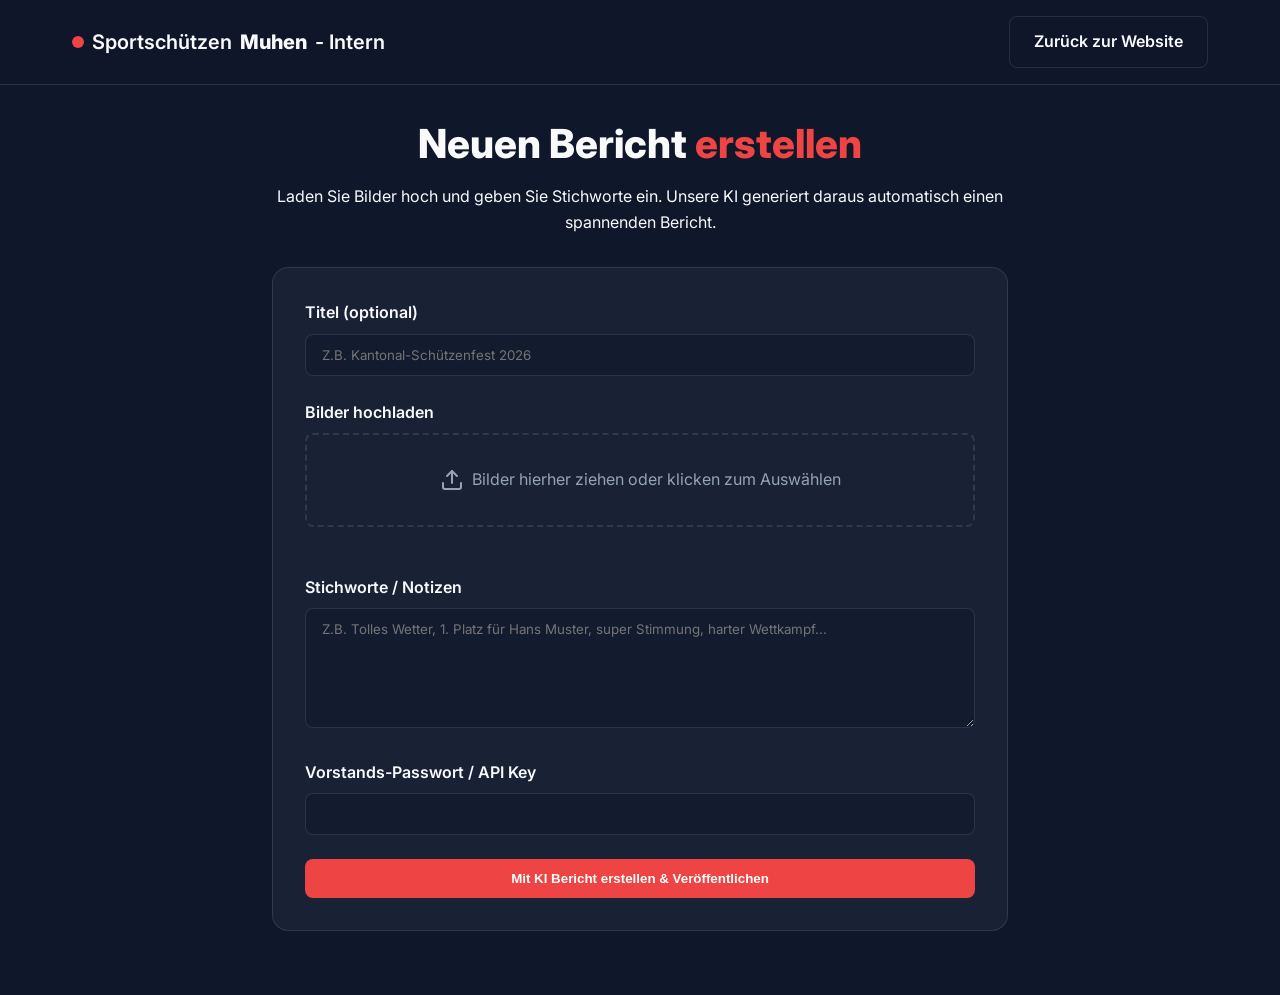
==== admin.html @ c7f6c04c "Add files via upload" ====
<!DOCTYPE html>
<html lang="de">
<head>
    <meta charset="UTF-8">
    <meta name="viewport" content="width=device-width, initial-scale=1.0">
    <title>Vorstand - Sportschützen Muhen</title>
    <meta name="robots" content="noindex, nofollow">
    <link rel="preconnect" href="https://fonts.googleapis.com">
    <link rel="preconnect" href="https://fonts.gstatic.com" crossorigin>
    <link href="https://fonts.googleapis.com/css2?family=Inter:wght@300;400;600;800&display=swap" rel="stylesheet">
    <link rel="stylesheet" href="css/style.css">
    <style>
        .admin-container {
            max-width: 800px;
            margin: 120px auto 4rem;
            padding: 0 2rem;
        }
        .admin-header {
            margin-bottom: 2rem;
            text-align: center;
        }
        #loading-overlay {
            display: none;
            position: fixed;
            top: 0; left: 0; width: 100%; height: 100%;
            background: rgba(15, 23, 42, 0.9);
            z-index: 1000;
            justify-content: center;
            align-items: center;
            flex-direction: column;
        }
        .spinner {
            width: 50px;
            height: 50px;
            border: 5px solid rgba(255,255,255,0.1);
            border-top-color: var(--primary-color);
            border-radius: 50%;
            animation: spin 1s linear infinite;
            margin-bottom: 1rem;
        }
        @keyframes spin { 100% { transform: rotate(360deg); } }
    </style>
</head>
<body>
    <header class="glass-nav">
        <div class="container nav-content">
            <div class="logo">
                <span class="red-dot"></span>
                Sportschützen <span class="text-bold">Muhen</span> - Intern
            </div>
            <a href="index.html" class="btn btn-outline">Zurück zur Website</a>
        </div>
    </header>

    <main class="admin-container">
        <div class="admin-header">
            <h2>Neuen Bericht <span class="text-red">erstellen</span></h2>
            <p>Laden Sie Bilder hoch und geben Sie Stichworte ein. Unsere KI generiert daraus automatisch einen spannenden Bericht.</p>
        </div>

        <div class="glass-card">
            <form id="report-form">
                <div class="form-group">
                    <label for="report-title">Titel (optional)</label>
                    <input type="text" id="report-title" class="form-control" placeholder="Z.B. Kantonal-Schützenfest 2026">
                </div>
                
                <div class="form-group">
                    <label>Bilder hochladen</label>
                    <div class="file-input-wrapper">
                        <input type="file" id="report-images" multiple accept="image/*" required>
                        <div class="file-input-button">
                            <svg width="24" height="24" viewBox="0 0 24 24" fill="none" stroke="currentColor" stroke-width="2" stroke-linecap="round" stroke-linejoin="round"><path d="M21 15v4a2 2 0 0 1-2 2H5a2 2 0 0 1-2-2v-4"></path><polyline points="17 8 12 3 7 8"></polyline><line x1="12" y1="3" x2="12" y2="15"></line></svg>
                            <span>Bilder hierher ziehen oder klicken zum Auswählen</span>
                        </div>
                    </div>
                    <div id="image-preview" class="mt-4 grid-3" style="gap: 1rem;"></div>
                </div>

                <div class="form-group">
                    <label for="report-keywords">Stichworte / Notizen</label>
                    <textarea id="report-keywords" class="form-control" placeholder="Z.B. Tolles Wetter, 1. Platz für Hans Muster, super Stimmung, harter Wettkampf..." required></textarea>
                </div>

                <div class="form-group">
                    <label for="api-key">Vorstands-Passwort / API Key</label>
                    <input type="password" id="api-key" class="form-control" required>
                </div>

                <button type="submit" class="btn btn-primary" style="width: 100%;">Mit KI Bericht erstellen & Veröffentlichen</button>
            </form>
        </div>
    </main>

    <div id="loading-overlay">
        <div class="spinner"></div>
        <h3 id="loading-text">KI analysiert Bilder und schreibt Bericht...</h3>
        <p class="text-muted mt-4">Dies kann einige Sekunden dauern.</p>
    </div>

    <script>
        // Preview images
        document.getElementById('report-images').addEventListener('change', function(e) {
            const preview = document.getElementById('image-preview');
            preview.innerHTML = '';
            
            Array.from(this.files).forEach(file => {
                if (file.type.startsWith('image/')) {
                    const reader = new FileReader();
                    reader.onload = function(e) {
                        const img = document.createElement('img');
                        img.src = e.target.result;
                        img.style.width = '100%';
                        img.style.height = '100px';
                        img.style.objectFit = 'cover';
                        img.style.borderRadius = '0.5rem';
                        preview.appendChild(img);
                    }
                    reader.readAsDataURL(file);
                }
            });
        });

        // Form submit (Placeholder for now)
        document.getElementById('report-form').addEventListener('submit', function(e) {
            e.preventDefault();
            const overlay = document.getElementById('loading-overlay');
            overlay.style.display = 'flex';
            
            // Here we will call the Cloudflare Worker API later
            // For now, simulate loading
            setTimeout(() => {
                document.getElementById('loading-text').innerText = 'Pushe auf GitHub...';
                setTimeout(() => {
                    overlay.style.display = 'none';
                    alert('Bericht wurde erfolgreich erstellt und wird in wenigen Minuten auf der Website sichtbar sein!');
                    this.reset();
                    document.getElementById('image-preview').innerHTML = '';
                }, 2000);
            }, 3000);
        });
    </script>
</body>
</html>
---- css/style.css ----
:root {
    --primary-color: #ef4444; /* red-500 */
    --primary-hover: #dc2626; /* red-600 */
    --bg-dark: #0f172a; /* slate-900 */
    --bg-card: rgba(30, 41, 59, 0.7); /* slate-800 with opacity */
    --text-light: #f8fafc; /* slate-50 */
    --text-muted: #94a3b8; /* slate-400 */
    --glass-border: rgba(255, 255, 255, 0.1);
    --glass-bg: rgba(15, 23, 42, 0.8);
}

* {
    margin: 0;
    padding: 0;
    box-sizing: border-box;
}

body {
    font-family: 'Inter', sans-serif;
    background-color: var(--bg-dark);
    color: var(--text-light);
    line-height: 1.6;
    overflow-x: hidden;
}

a {
    text-decoration: none;
    color: inherit;
}

.container {
    max-width: 1200px;
    margin: 0 auto;
    padding: 0 2rem;
}

/* Typography */
h1, h2, h3, h4 {
    font-weight: 800;
    line-height: 1.2;
}

h2 {
    font-size: 2.5rem;
    margin-bottom: 1rem;
}

.text-bold {
    font-weight: 800;
}

.text-red {
    color: var(--primary-color);
}

/* Header & Nav */
.glass-nav {
    position: fixed;
    top: 0;
    width: 100%;
    z-index: 100;
    background: var(--glass-bg);
    backdrop-filter: blur(10px);
    -webkit-backdrop-filter: blur(10px);
    border-bottom: 1px solid var(--glass-border);
    padding: 1rem 0;
}

.nav-content {
    display: flex;
    justify-content: space-between;
    align-items: center;
}

.logo {
    font-size: 1.25rem;
    font-weight: 600;
    display: flex;
    align-items: center;
    gap: 0.5rem;
}

.red-dot {
    width: 12px;
    height: 12px;
    background-color: var(--primary-color);
    border-radius: 50%;
    display: inline-block;
}

.desktop-nav {
    display: flex;
    gap: 2rem;
}

.desktop-nav a {
    font-weight: 600;
    color: var(--text-muted);
    transition: color 0.3s ease;
}

.desktop-nav a:hover,
.desktop-nav a.active {
    color: var(--text-light);
}

/* Buttons */
.btn {
    display: inline-block;
    padding: 0.75rem 1.5rem;
    border-radius: 0.5rem;
    font-weight: 600;
    transition: all 0.3s ease;
    cursor: pointer;
    border: none;
    text-align: center;
}

.btn-primary {
    background-color: var(--primary-color);
    color: white;
}

.btn-primary:hover {
    background-color: var(--primary-hover);
    transform: translateY(-2px);
}

.btn-secondary {
    background-color: rgba(255, 255, 255, 0.1);
    color: white;
}

.btn-secondary:hover {
    background-color: rgba(255, 255, 255, 0.2);
    transform: translateY(-2px);
}

.btn-outline {
    border: 1px solid var(--glass-border);
    color: var(--text-light);
}

.btn-outline:hover {
    background-color: rgba(255, 255, 255, 0.1);
}

/* Hero Section */
.hero {
    min-height: 100vh;
    display: flex;
    align-items: center;
    position: relative;
    padding-top: 80px;
}

.hero-overlay {
    position: absolute;
    top: 0;
    left: 0;
    width: 100%;
    height: 100%;
    background: radial-gradient(circle at top right, rgba(239, 68, 68, 0.15), transparent 50%),
                radial-gradient(circle at bottom left, rgba(51, 65, 85, 0.5), transparent 50%);
    z-index: -1;
}

.hero-content {
    max-width: 800px;
}

.hero h1 {
    font-size: 4rem;
    margin-bottom: 1.5rem;
}

.hero p {
    font-size: 1.25rem;
    color: var(--text-muted);
    margin-bottom: 2rem;
    max-width: 600px;
}

.hero-actions {
    display: flex;
    gap: 1rem;
}

/* Sections */
section {
    padding: 6rem 0;
}

.section-header {
    text-align: center;
    margin-bottom: 4rem;
    max-width: 600px;
    margin-left: auto;
    margin-right: auto;
}

.section-header p {
    color: var(--text-muted);
}

/* Cards */
.grid-3 {
    display: grid;
    grid-template-columns: repeat(auto-fit, minmax(300px, 1fr));
    gap: 2rem;
}

.glass-card {
    background: var(--bg-card);
    border: 1px solid var(--glass-border);
    border-radius: 1rem;
    padding: 2rem;
    backdrop-filter: blur(10px);
    -webkit-backdrop-filter: blur(10px);
    transition: transform 0.3s ease;
}

.glass-card:hover {
    transform: translateY(-5px);
}

.card-icon {
    font-size: 2.5rem;
    margin-bottom: 1rem;
}

.glass-card h3 {
    margin-bottom: 1rem;
    font-size: 1.25rem;
}

.glass-card p {
    color: var(--text-muted);
}

/* Reports */
.reports-grid {
    display: grid;
    grid-template-columns: repeat(auto-fill, minmax(350px, 1fr));
    gap: 2rem;
}

.report-card {
    padding: 0;
    overflow: hidden;
}

.report-image {
    width: 100%;
    height: 200px;
    background-size: cover;
    background-position: center;
}

.report-content {
    padding: 1.5rem;
}

.report-date {
    font-size: 0.875rem;
    color: var(--primary-color);
    font-weight: 600;
    margin-bottom: 0.5rem;
    display: block;
}

.report-content h3 {
    margin-bottom: 0.5rem;
}

.report-content p {
    margin-bottom: 1rem;
}

.read-more {
    color: var(--primary-color);
    font-weight: 600;
}

.read-more:hover {
    text-decoration: underline;
}

/* Footer */
footer {
    border-top: 1px solid var(--glass-border);
    padding: 4rem 0 2rem;
    margin-top: 4rem;
}

.footer-content {
    display: grid;
    grid-template-columns: repeat(auto-fit, minmax(250px, 1fr));
    gap: 2rem;
    margin-bottom: 3rem;
}

.footer-links {
    display: flex;
    flex-direction: column;
    gap: 0.5rem;
}

.footer-links h4, .footer-contact h4 {
    margin-bottom: 1rem;
    color: var(--text-light);
}

.footer-links a {
    color: var(--text-muted);
}

.footer-links a:hover {
    color: var(--primary-color);
}

.footer-contact p {
    color: var(--text-muted);
}

.footer-bottom {
    text-align: center;
    padding-top: 2rem;
    border-top: 1px solid var(--glass-border);
    color: var(--text-muted);
    font-size: 0.875rem;
}

/* Animations */
.fade-in-up {
    opacity: 0;
    transform: translateY(20px);
    animation: fadeInUp 0.8s forwards;
}

.delay-1 { animation-delay: 0.2s; }
.delay-2 { animation-delay: 0.4s; }

@keyframes fadeInUp {
    to {
        opacity: 1;
        transform: translateY(0);
    }
}

/* Form Styles */
.form-group {
    margin-bottom: 1.5rem;
}

.form-group label {
    display: block;
    margin-bottom: 0.5rem;
    font-weight: 600;
    color: var(--text-light);
}

.form-control {
    width: 100%;
    padding: 0.75rem 1rem;
    border-radius: 0.5rem;
    background: rgba(15, 23, 42, 0.5);
    border: 1px solid var(--glass-border);
    color: var(--text-light);
    font-family: inherit;
    transition: border-color 0.3s;
}

.form-control:focus {
    outline: none;
    border-color: var(--primary-color);
}

textarea.form-control {
    min-height: 120px;
    resize: vertical;
}

.file-input-wrapper {
    position: relative;
    overflow: hidden;
    display: inline-block;
    width: 100%;
}

.file-input-wrapper input[type="file"] {
    position: absolute;
    left: 0;
    top: 0;
    opacity: 0;
    cursor: pointer;
    height: 100%;
    width: 100%;
}

.file-input-button {
    display: flex;
    align-items: center;
    justify-content: center;
    gap: 0.5rem;
    padding: 2rem;
    border: 2px dashed var(--glass-border);
    border-radius: 0.5rem;
    text-align: center;
    color: var(--text-muted);
    transition: all 0.3s;
}

.file-input-wrapper:hover .file-input-button {
    border-color: var(--primary-color);
    color: var(--text-light);
}

/* Utilities */
.text-center { text-align: center; }
.mt-4 { margin-top: 1rem; }
.mb-4 { margin-bottom: 1rem; }

/* Grid 4 */
.grid-4 {
    display: grid;
    grid-template-columns: repeat(auto-fit, minmax(250px, 1fr));
    gap: 2rem;
}

/* Vermietung Teaser */
.vermietung-banner {
    background: linear-gradient(135deg, var(--bg-card), rgba(239, 68, 68, 0.1));
    border: 1px solid var(--primary-color);
    border-radius: 1rem;
    padding: 3rem;
    text-align: center;
    box-shadow: 0 10px 30px rgba(0,0,0,0.2);
}

.vermietung-content h2 {
    margin-bottom: 1rem;
}

.vermietung-content p {
    color: var(--text-light);
    max-width: 700px;
    margin: 0 auto 2rem;
}

/* Termine List */
.termine-list {
    display: flex;
    flex-direction: column;
    gap: 1rem;
    max-width: 800px;
    margin: 0 auto;
}

.termin-item {
    background: var(--bg-card);
    border: 1px solid var(--glass-border);
    border-radius: 0.5rem;
    padding: 1.5rem;
    display: flex;
    justify-content: space-between;
    align-items: center;
    transition: transform 0.3s;
}

.termin-item:hover {
    transform: translateX(5px);
    border-color: var(--primary-color);
}

.termin-date {
    display: flex;
    flex-direction: column;
    align-items: center;
    justify-content: center;
    background: rgba(239, 68, 68, 0.1);
    color: var(--primary-color);
    padding: 0.5rem 1rem;
    border-radius: 0.5rem;
    font-weight: 800;
    min-width: 80px;
}

.termin-date .day { font-size: 1.5rem; line-height: 1; }
.termin-date .month { font-size: 0.9rem; text-transform: uppercase; }

.termin-details {
    flex-grow: 1;
    margin-left: 1.5rem;
}

.termin-details h3 {
    margin-bottom: 0.25rem;
    font-size: 1.2rem;
}

.termin-details p {
    color: var(--text-muted);
    font-size: 0.9rem;
}

.loading-spinner {
    text-align: center;
    padding: 2rem;
    color: var(--text-muted);
}

/* Mobile Menu Toggle */
.mobile-toggle {
    display: none;
    flex-direction: column;
    gap: 5px;
    background: none;
    border: none;
    cursor: pointer;
    z-index: 101;
}

.mobile-toggle span {
    width: 25px;
    height: 3px;
    background-color: var(--text-light);
    border-radius: 3px;
    transition: all 0.3s;
}

/* Responsive Design */
@media (max-width: 768px) {
    .desktop-nav {
        display: none;
        position: fixed;
        top: 0;
        left: 0;
        width: 100%;
        height: 100vh;
        background: rgba(15, 23, 42, 0.95);
        backdrop-filter: blur(10px);
        flex-direction: column;
        justify-content: center;
        align-items: center;
        z-index: 99;
    }

    .desktop-nav.open {
        display: flex;
    }

    .desktop-nav a {
        font-size: 1.5rem;
    }

    .mobile-toggle {
        display: flex;
    }

    .admin-btn {
        display: none;
    }

    .hero h1 {
        font-size: 2.5rem;
    }

    .hero p {
        font-size: 1rem;
    }
    
    .termin-item {
        flex-direction: column;
        align-items: flex-start;
        gap: 1rem;
    }
    
    .termin-details {
        margin-left: 0;
    }
}

/* Timeline */
.timeline {
    position: relative;
    max-width: 800px;
    margin: 3rem auto;
    padding-left: 2rem;
    border-left: 3px solid var(--primary-color);
}

.timeline-item {
    position: relative;
    margin-bottom: 3rem;
}

.timeline-item::before {
    content: '';
    position: absolute;
    left: -2.75rem;
    top: 0;
    width: 20px;
    height: 20px;
    background-color: var(--primary-color);
    border: 4px solid var(--bg-dark);
    border-radius: 50%;
    box-shadow: 0 0 0 2px var(--primary-color);
}

.timeline-date {
    display: inline-block;
    padding: 0.25rem 1rem;
    background: rgba(239, 68, 68, 0.1);
    color: var(--primary-color);
    border-radius: 1rem;
    font-weight: 800;
    margin-bottom: 0.5rem;
}

.timeline-content {
    background: var(--bg-card);
    border: 1px solid var(--glass-border);
    border-radius: 1rem;
    padding: 1.5rem;
}

.timeline-content h3 {
    margin-bottom: 0.5rem;
}

/* Masonry Gallery Placeholder */
.masonry-grid {
    column-count: 1;
    column-gap: 1.5rem;
    margin-top: 2rem;
}

.masonry-item {
    break-inside: avoid;
    margin-bottom: 1.5rem;
    background: var(--bg-card);
    border: 1px solid var(--glass-border);
    border-radius: 1rem;
    overflow: hidden;
}

.masonry-img {
    width: 100%;
    height: 200px;
    background: rgba(255, 255, 255, 0.05);
    display: flex;
    align-items: center;
    justify-content: center;
    color: var(--text-muted);
    font-size: 2rem;
}

.masonry-caption {
    padding: 1rem;
    font-size: 0.9rem;
    text-align: center;
}

@media (min-width: 768px) {
    .masonry-grid {
        column-count: 2;
    }
}
@media (min-width: 1024px) {
    .masonry-grid {
        column-count: 3;
    }
}

/* Data Table */
.data-table {
    width: 100%;
    border-collapse: collapse;
    background: var(--bg-card);
    border-radius: 1rem;
    overflow: hidden;
    margin-top: 2rem;
}

.data-table th, .data-table td {
    padding: 1rem;
    text-align: left;
    border-bottom: 1px solid var(--glass-border);
}

.data-table th {
    background: rgba(255, 255, 255, 0.05);
    color: var(--primary-color);
    font-weight: 800;
}

.data-table tr:last-child td {
    border-bottom: none;
}
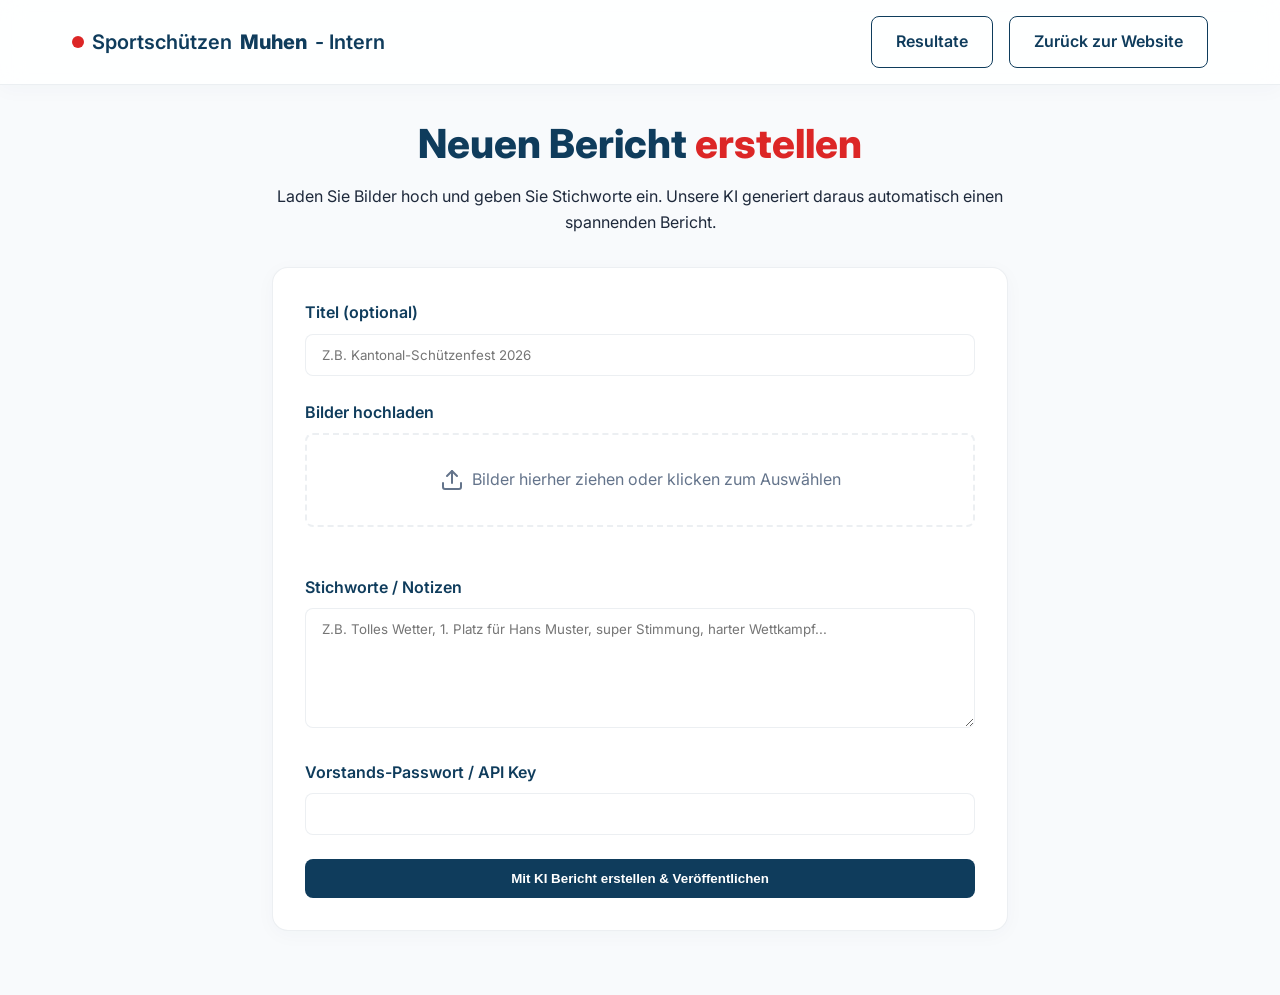
==== commit 8b5b8d1c: "Add files via upload" ====
--- a/admin.html
+++ b/admin.html
@@ -48,7 +48,10 @@
                 <span class="red-dot"></span>
                 Sportschützen <span class="text-bold">Muhen</span> - Intern
             </div>
-            <a href="index.html" class="btn btn-outline">Zurück zur Website</a>
+            <div style="display: flex; gap: 1rem;">
+                <a href="resultate.html" class="btn btn-outline">Resultate</a>
+                <a href="index.html" class="btn btn-outline">Zurück zur Website</a>
+            </div>
         </div>
     </header>
 
--- a/css/style.css
+++ b/css/style.css
@@ -1,12 +1,15 @@
 :root {
-    --primary-color: #ef4444; /* red-500 */
-    --primary-hover: #dc2626; /* red-600 */
-    --bg-dark: #0f172a; /* slate-900 */
-    --bg-card: rgba(30, 41, 59, 0.7); /* slate-800 with opacity */
-    --text-light: #f8fafc; /* slate-50 */
-    --text-muted: #94a3b8; /* slate-400 */
-    --glass-border: rgba(255, 255, 255, 0.1);
-    --glass-bg: rgba(15, 23, 42, 0.8);
+    --primary-color: #0f3c5c; /* navy-600 */
+    --primary-hover: #0a293f; /* navy-750 */
+    --accent-color: #dc2626; /* red-600 */
+    --accent-hover: #b91c1c; /* red-700 */
+    --bg-dark: #f8fafc; /* slate-50 (main background) */
+    --bg-card: #ffffff; /* pure white for cards */
+    --text-light: #1e293b; /* slate-800 for main text */
+    --text-muted: #64748b; /* slate-500 for muted text */
+    --glass-border: rgba(15, 58, 93, 0.08); /* soft border in navy tint */
+    --glass-bg: rgba(255, 255, 255, 0.85); /* white glass background */
+    --transition: all 0.3s cubic-bezier(0.4, 0, 0.2, 1);
 }
 
 * {
@@ -38,6 +41,7 @@
 h1, h2, h3, h4 {
     font-weight: 800;
     line-height: 1.2;
+    color: var(--primary-color);
 }
 
 h2 {
@@ -50,7 +54,7 @@
 }
 
 .text-red {
-    color: var(--primary-color);
+    color: var(--accent-color);
 }
 
 /* Header & Nav */
@@ -60,10 +64,11 @@
     width: 100%;
     z-index: 100;
     background: var(--glass-bg);
-    backdrop-filter: blur(10px);
-    -webkit-backdrop-filter: blur(10px);
+    backdrop-filter: blur(12px);
+    -webkit-backdrop-filter: blur(12px);
     border-bottom: 1px solid var(--glass-border);
     padding: 1rem 0;
+    box-shadow: 0 4px 20px rgba(15, 58, 93, 0.03);
 }
 
 .nav-content {
@@ -78,14 +83,21 @@
     display: flex;
     align-items: center;
     gap: 0.5rem;
+    color: var(--primary-color);
 }
 
 .red-dot {
     width: 12px;
     height: 12px;
-    background-color: var(--primary-color);
+    background-color: var(--accent-color);
     border-radius: 50%;
     display: inline-block;
+}
+
+.logo-img {
+    height: 36px;
+    width: auto;
+    object-fit: contain;
 }
 
 .desktop-nav {
@@ -96,12 +108,12 @@
 .desktop-nav a {
     font-weight: 600;
     color: var(--text-muted);
-    transition: color 0.3s ease;
+    transition: var(--transition);
 }
 
 .desktop-nav a:hover,
 .desktop-nav a.active {
-    color: var(--text-light);
+    color: var(--primary-color);
 }
 
 /* Buttons */
@@ -110,7 +122,7 @@
     padding: 0.75rem 1.5rem;
     border-radius: 0.5rem;
     font-weight: 600;
-    transition: all 0.3s ease;
+    transition: var(--transition);
     cursor: pointer;
     border: none;
     text-align: center;
@@ -124,25 +136,28 @@
 .btn-primary:hover {
     background-color: var(--primary-hover);
     transform: translateY(-2px);
+    box-shadow: 0 4px 12px rgba(15, 58, 93, 0.15);
 }
 
 .btn-secondary {
-    background-color: rgba(255, 255, 255, 0.1);
+    background-color: rgba(15, 58, 93, 0.05);
+    color: var(--primary-color);
+}
+
+.btn-secondary:hover {
+    background-color: rgba(15, 58, 93, 0.1);
+    transform: translateY(-2px);
+}
+
+.btn-outline {
+    border: 1px solid var(--primary-color);
+    color: var(--primary-color);
+    background: transparent;
+}
+
+.btn-outline:hover {
+    background-color: var(--primary-color);
     color: white;
-}
-
-.btn-secondary:hover {
-    background-color: rgba(255, 255, 255, 0.2);
-    transform: translateY(-2px);
-}
-
-.btn-outline {
-    border: 1px solid var(--glass-border);
-    color: var(--text-light);
-}
-
-.btn-outline:hover {
-    background-color: rgba(255, 255, 255, 0.1);
 }
 
 /* Hero Section */
@@ -160,8 +175,8 @@
     left: 0;
     width: 100%;
     height: 100%;
-    background: radial-gradient(circle at top right, rgba(239, 68, 68, 0.15), transparent 50%),
-                radial-gradient(circle at bottom left, rgba(51, 65, 85, 0.5), transparent 50%);
+    background: radial-gradient(circle at top right, rgba(15, 60, 92, 0.06), transparent 50%),
+                radial-gradient(circle at bottom left, rgba(220, 38, 38, 0.04), transparent 50%);
     z-index: -1;
 }
 
@@ -172,6 +187,7 @@
 .hero h1 {
     font-size: 4rem;
     margin-bottom: 1.5rem;
+    color: var(--primary-color);
 }
 
 .hero p {
@@ -199,8 +215,13 @@
     margin-right: auto;
 }
 
+.section-header h2 {
+    color: var(--primary-color);
+}
+
 .section-header p {
     color: var(--text-muted);
+    font-size: 1.1rem;
 }
 
 /* Cards */
@@ -215,13 +236,13 @@
     border: 1px solid var(--glass-border);
     border-radius: 1rem;
     padding: 2rem;
-    backdrop-filter: blur(10px);
-    -webkit-backdrop-filter: blur(10px);
-    transition: transform 0.3s ease;
+    box-shadow: 0 4px 20px rgba(15, 58, 93, 0.03);
+    transition: transform 0.3s ease, box-shadow 0.3s ease;
 }
 
 .glass-card:hover {
     transform: translateY(-5px);
+    box-shadow: 0 10px 30px rgba(15, 58, 93, 0.08);
 }
 
 .card-icon {
@@ -232,6 +253,7 @@
 .glass-card h3 {
     margin-bottom: 1rem;
     font-size: 1.25rem;
+    color: var(--primary-color);
 }
 
 .glass-card p {
@@ -263,7 +285,7 @@
 
 .report-date {
     font-size: 0.875rem;
-    color: var(--primary-color);
+    color: var(--accent-color);
     font-weight: 600;
     margin-bottom: 0.5rem;
     display: block;
@@ -271,26 +293,32 @@
 
 .report-content h3 {
     margin-bottom: 0.5rem;
+    color: var(--primary-color);
 }
 
 .report-content p {
     margin-bottom: 1rem;
+    color: var(--text-muted);
 }
 
 .read-more {
-    color: var(--primary-color);
+    color: var(--accent-color);
     font-weight: 600;
+    transition: color 0.2s;
 }
 
 .read-more:hover {
     text-decoration: underline;
-}
-
-/* Footer */
+    color: var(--accent-hover);
+}
+
+/* Footer (Elegantes Premium Navy Footer für perfekten Kontrast) */
 footer {
-    border-top: 1px solid var(--glass-border);
+    background-color: #0c2b42;
+    border-top: 1px solid rgba(255, 255, 255, 0.05);
     padding: 4rem 0 2rem;
     margin-top: 4rem;
+    color: #f8fafc;
 }
 
 .footer-content {
@@ -300,6 +328,15 @@
     margin-bottom: 3rem;
 }
 
+.footer-brand .logo {
+    color: #ffffff;
+    margin-bottom: 0.5rem;
+}
+
+.footer-brand p {
+    color: #94a3b8;
+}
+
 .footer-links {
     display: flex;
     flex-direction: column;
@@ -308,26 +345,28 @@
 
 .footer-links h4, .footer-contact h4 {
     margin-bottom: 1rem;
-    color: var(--text-light);
+    color: #ffffff;
+    font-size: 1.1rem;
 }
 
 .footer-links a {
-    color: var(--text-muted);
+    color: #94a3b8;
+    transition: color 0.2s;
 }
 
 .footer-links a:hover {
-    color: var(--primary-color);
+    color: var(--accent-color);
 }
 
 .footer-contact p {
-    color: var(--text-muted);
+    color: #94a3b8;
 }
 
 .footer-bottom {
     text-align: center;
     padding-top: 2rem;
-    border-top: 1px solid var(--glass-border);
-    color: var(--text-muted);
+    border-top: 1px solid rgba(255, 255, 255, 0.05);
+    color: #64748b;
     font-size: 0.875rem;
 }
 
@@ -357,23 +396,24 @@
     display: block;
     margin-bottom: 0.5rem;
     font-weight: 600;
-    color: var(--text-light);
+    color: var(--primary-color);
 }
 
 .form-control {
     width: 100%;
     padding: 0.75rem 1rem;
     border-radius: 0.5rem;
-    background: rgba(15, 23, 42, 0.5);
+    background: #ffffff;
     border: 1px solid var(--glass-border);
     color: var(--text-light);
     font-family: inherit;
-    transition: border-color 0.3s;
+    transition: border-color 0.3s, box-shadow 0.3s;
 }
 
 .form-control:focus {
     outline: none;
     border-color: var(--primary-color);
+    box-shadow: 0 0 0 3px rgba(15, 60, 92, 0.1);
 }
 
 textarea.form-control {
@@ -408,12 +448,12 @@
     border-radius: 0.5rem;
     text-align: center;
     color: var(--text-muted);
-    transition: all 0.3s;
+    transition: var(--transition);
 }
 
 .file-input-wrapper:hover .file-input-button {
-    border-color: var(--primary-color);
-    color: var(--text-light);
+    border-color: var(--accent-color);
+    color: var(--primary-color);
 }
 
 /* Utilities */
@@ -430,16 +470,16 @@
 
 /* Vermietung Teaser */
 .vermietung-banner {
-    background: linear-gradient(135deg, var(--bg-card), rgba(239, 68, 68, 0.1));
-    border: 1px solid var(--primary-color);
+    background: linear-gradient(135deg, var(--bg-card), rgba(15, 60, 92, 0.03));
+    border: 1px solid var(--glass-border);
     border-radius: 1rem;
     padding: 3rem;
     text-align: center;
-    box-shadow: 0 10px 30px rgba(0,0,0,0.2);
-}
-
-.vermietung-content h2 {
-    margin-bottom: 1rem;
+    box-shadow: 0 10px 30px rgba(15, 58, 93, 0.04);
+}
+
+.vermietung-banner h2 {
+    color: var(--primary-color);
 }
 
 .vermietung-content p {
@@ -465,12 +505,14 @@
     display: flex;
     justify-content: space-between;
     align-items: center;
-    transition: transform 0.3s;
+    transition: var(--transition);
+    box-shadow: 0 4px 12px rgba(15, 58, 93, 0.02);
 }
 
 .termin-item:hover {
     transform: translateX(5px);
-    border-color: var(--primary-color);
+    border-color: var(--accent-color);
+    box-shadow: 0 6px 18px rgba(15, 58, 93, 0.06);
 }
 
 .termin-date {
@@ -478,7 +520,7 @@
     flex-direction: column;
     align-items: center;
     justify-content: center;
-    background: rgba(239, 68, 68, 0.1);
+    background: rgba(15, 60, 92, 0.05);
     color: var(--primary-color);
     padding: 0.5rem 1rem;
     border-radius: 0.5rem;
@@ -497,6 +539,7 @@
 .termin-details h3 {
     margin-bottom: 0.25rem;
     font-size: 1.2rem;
+    color: var(--primary-color);
 }
 
 .termin-details p {
@@ -524,7 +567,7 @@
 .mobile-toggle span {
     width: 25px;
     height: 3px;
-    background-color: var(--text-light);
+    background-color: var(--primary-color);
     border-radius: 3px;
     transition: all 0.3s;
 }
@@ -538,8 +581,8 @@
         left: 0;
         width: 100%;
         height: 100vh;
-        background: rgba(15, 23, 42, 0.95);
-        backdrop-filter: blur(10px);
+        background: rgba(255, 255, 255, 0.98);
+        backdrop-filter: blur(12px);
         flex-direction: column;
         justify-content: center;
         align-items: center;
@@ -552,6 +595,7 @@
 
     .desktop-nav a {
         font-size: 1.5rem;
+        margin: 1rem 0;
     }
 
     .mobile-toggle {
@@ -587,7 +631,7 @@
     max-width: 800px;
     margin: 3rem auto;
     padding-left: 2rem;
-    border-left: 3px solid var(--primary-color);
+    border-left: 3px solid var(--accent-color);
 }
 
 .timeline-item {
@@ -602,17 +646,17 @@
     top: 0;
     width: 20px;
     height: 20px;
-    background-color: var(--primary-color);
+    background-color: var(--accent-color);
     border: 4px solid var(--bg-dark);
     border-radius: 50%;
-    box-shadow: 0 0 0 2px var(--primary-color);
+    box-shadow: 0 0 0 2px var(--accent-color);
 }
 
 .timeline-date {
     display: inline-block;
     padding: 0.25rem 1rem;
-    background: rgba(239, 68, 68, 0.1);
-    color: var(--primary-color);
+    background: rgba(220, 38, 38, 0.08);
+    color: var(--accent-color);
     border-radius: 1rem;
     font-weight: 800;
     margin-bottom: 0.5rem;
@@ -623,10 +667,16 @@
     border: 1px solid var(--glass-border);
     border-radius: 1rem;
     padding: 1.5rem;
+    box-shadow: 0 4px 15px rgba(15, 58, 93, 0.02);
 }
 
 .timeline-content h3 {
     margin-bottom: 0.5rem;
+    color: var(--primary-color);
+}
+
+.timeline-content p {
+    color: var(--text-light);
 }
 
 /* Masonry Gallery Placeholder */
@@ -643,12 +693,13 @@
     border: 1px solid var(--glass-border);
     border-radius: 1rem;
     overflow: hidden;
+    box-shadow: 0 4px 15px rgba(15, 58, 93, 0.02);
 }
 
 .masonry-img {
     width: 100%;
     height: 200px;
-    background: rgba(255, 255, 255, 0.05);
+    background: rgba(15, 60, 92, 0.03);
     display: flex;
     align-items: center;
     justify-content: center;
@@ -660,6 +711,7 @@
     padding: 1rem;
     font-size: 0.9rem;
     text-align: center;
+    color: var(--text-light);
 }
 
 @media (min-width: 768px) {
@@ -670,6 +722,21 @@
 @media (min-width: 1024px) {
     .masonry-grid {
         column-count: 3;
+    }
+}
+
+/* About grid layouts */
+.about-grid {
+    display: grid;
+    grid-template-columns: 1fr;
+    gap: 3rem;
+    margin-bottom: 4rem;
+    align-items: start;
+}
+
+@media (min-width: 1024px) {
+    .about-grid {
+        grid-template-columns: 1.2fr 1fr;
     }
 }
 
@@ -681,6 +748,7 @@
     border-radius: 1rem;
     overflow: hidden;
     margin-top: 2rem;
+    box-shadow: 0 4px 20px rgba(15, 58, 93, 0.03);
 }
 
 .data-table th, .data-table td {
@@ -690,11 +758,733 @@
 }
 
 .data-table th {
-    background: rgba(255, 255, 255, 0.05);
+    background: rgba(15, 60, 92, 0.03);
     color: var(--primary-color);
     font-weight: 800;
+}
+
+.data-table td {
+    color: var(--text-light);
 }
 
 .data-table tr:last-child td {
     border-bottom: none;
 }
+
+/* ==========================================================================
+   RESULTATE DASHBOARD SPECIFIC STYLES (NEW)
+   ========================================================================== */
+
+.archive-selector-card {
+    display: flex;
+    justify-content: space-between;
+    align-items: center;
+    gap: 1.5rem;
+    margin-bottom: 2rem;
+}
+
+.archive-selector-card label {
+    font-weight: 600;
+    color: var(--primary-color);
+    font-size: 1.05rem;
+}
+
+.select-control {
+    padding: 0.5rem 1.5rem;
+    font-size: 1rem;
+    font-weight: 600;
+    color: var(--primary-color);
+    background-color: var(--bg-card);
+    border: 1px solid var(--glass-border);
+    border-radius: 0.5rem;
+    outline: none;
+    cursor: pointer;
+    box-shadow: 0 2px 6px rgba(15, 58, 93, 0.02);
+    transition: var(--transition);
+}
+
+.select-control:focus {
+    border-color: var(--accent-color);
+    box-shadow: 0 0 0 3px rgba(220, 38, 38, 0.1);
+}
+
+/* Dashboard Tabs Navigation */
+.dashboard-tabs {
+    display: flex;
+    justify-content: center;
+    gap: 0.5rem;
+    margin-bottom: 3rem;
+    border-bottom: 1px solid var(--glass-border);
+    padding-bottom: 1rem;
+    flex-wrap: wrap;
+}
+
+.tab-btn {
+    background: transparent;
+    border: none;
+    padding: 0.75rem 1.5rem;
+    font-size: 1rem;
+    font-weight: 600;
+    color: var(--text-muted);
+    cursor: pointer;
+    border-radius: 0.5rem;
+    transition: var(--transition);
+}
+
+.tab-btn:hover {
+    color: var(--primary-color);
+    background-color: rgba(15, 60, 92, 0.03);
+}
+
+.tab-btn.active {
+    color: white;
+    background-color: var(--primary-color);
+    box-shadow: 0 4px 12px rgba(15, 58, 93, 0.15);
+}
+
+/* Dashboard Content Grid */
+.tab-content {
+    display: none;
+    animation: fadeIn 0.4s ease;
+}
+
+.tab-content.active {
+    display: block;
+}
+
+.results-grid-2 {
+    display: grid;
+    grid-template-columns: 1fr;
+    gap: 2.5rem;
+}
+
+@media (min-width: 1024px) {
+    .results-grid-2 {
+        grid-template-columns: 1fr 1fr;
+    }
+}
+
+.results-card {
+    background-color: var(--bg-card);
+    border: 1px solid var(--glass-border);
+    border-radius: 1rem;
+    box-shadow: 0 4px 20px rgba(15, 58, 93, 0.03);
+    overflow: hidden;
+    padding: 1.5rem;
+}
+
+.results-card h3 {
+    margin-bottom: 1.25rem;
+    padding-bottom: 0.75rem;
+    border-bottom: 2px solid var(--glass-border);
+    font-size: 1.4rem;
+}
+
+/* Interactive Result Tables */
+.table-responsive {
+    width: 100%;
+    overflow-x: auto;
+    -webkit-overflow-scrolling: touch;
+    border-radius: 0.5rem;
+}
+
+.table-results {
+    width: 100%;
+    border-collapse: collapse;
+    margin-bottom: 0.5rem;
+}
+
+.table-results th {
+    background-color: rgba(15, 60, 92, 0.05);
+    color: var(--primary-color);
+    font-weight: 700;
+    font-size: 0.85rem;
+    text-transform: uppercase;
+    letter-spacing: 0.5px;
+    padding: 0.75rem;
+    text-align: center;
+}
+
+.table-results td {
+    padding: 0.85rem 0.75rem;
+    border-bottom: 1px solid var(--glass-border);
+    font-size: 0.95rem;
+    color: var(--text-light);
+    vertical-align: middle;
+}
+
+.table-results tr.clickable-row {
+    cursor: pointer;
+    transition: background-color 0.2s;
+}
+
+.table-results tr.clickable-row:hover {
+    background-color: rgba(15, 60, 92, 0.02);
+}
+
+.table-results tr.clickable-row:active {
+    background-color: rgba(15, 60, 92, 0.05);
+}
+
+/* Col layouts & alignments */
+.table-results th.col-rang, .table-results td.col-rang { text-align: center !important; width: 80px; font-weight: bold; font-variant-numeric: tabular-nums; }
+.table-results th.col-name, .table-results td.col-name { text-align: left !important; font-weight: 700; color: var(--primary-color); }
+.table-results th.col-total, .table-results td.col-total { text-align: right !important; width: 120px; font-weight: 800; padding-right: 1.5rem !important; font-variant-numeric: tabular-nums; }
+.col-round-sm { width: 10%; text-align: center !important; font-weight: 700; font-variant-numeric: tabular-nums; }
+
+/* Elegant Zebra Striping for clickable rows only */
+.table-results tbody tr.clickable-row {
+    background-color: #ffffff;
+}
+.table-results tbody tr.clickable-row:nth-of-type(odd) {
+    background-color: rgba(15, 60, 92, 0.015);
+}
+.table-results tbody tr.clickable-row:hover {
+    background-color: rgba(15, 60, 92, 0.04) !important;
+}
+
+.table-results td.col-name {
+    white-space: nowrap;
+    overflow: hidden;
+    text-overflow: ellipsis;
+    max-width: 180px;
+}
+
+.table-results td.cell-round {
+    font-weight: bold;
+    text-align: center;
+    cursor: pointer;
+    transition: background-color 0.2s;
+}
+
+.table-results td.cell-round:hover {
+    opacity: 0.85;
+}
+
+/* League Status indicators */
+.table-results tr.up-status td:first-child {
+    border-left: 4px solid #10b981;
+}
+
+.table-results tr.down-status td:first-child {
+    border-left: 4px solid #ef4444;
+}
+
+.status-lbl {
+    display: block;
+    font-size: 0.65rem;
+    font-weight: 800;
+    text-transform: uppercase;
+    margin-top: 2px;
+}
+.status-lbl.up { color: #10b981; }
+.status-lbl.down { color: #ef4444; }
+
+/* Expandable Detail rows */
+.detail-row {
+    display: none;
+    background-color: #f8fafc;
+}
+
+.detail-row td {
+    padding: 0 !important;
+    border-bottom: 1px solid var(--glass-border);
+}
+
+.detail-container {
+    padding: 1.5rem;
+    animation: slideDown 0.3s ease-out;
+}
+
+@keyframes slideDown {
+    from { opacity: 0; transform: translateY(-5px); }
+    to { opacity: 1; transform: translateY(0); }
+}
+
+.detail-grid-3 {
+    display: grid;
+    grid-template-columns: 1fr;
+    gap: 1.5rem;
+}
+
+@media (min-width: 768px) {
+    .detail-grid-3 {
+        grid-template-columns: repeat(3, 1fr);
+    }
+}
+
+.detail-box {
+    background: #ffffff;
+    border: 1px solid var(--glass-border);
+    border-radius: 0.5rem;
+    padding: 1rem;
+    box-shadow: 0 2px 8px rgba(15, 58, 93, 0.02);
+}
+
+.detail-box h4 {
+    display: flex;
+    justify-content: space-between;
+    font-size: 0.9rem;
+    border-bottom: 1px solid var(--glass-border);
+    padding-bottom: 0.5rem;
+    margin-bottom: 0.5rem;
+    color: var(--primary-color);
+}
+
+.detail-list {
+    list-style: none;
+    padding: 0;
+    margin: 0;
+}
+
+.detail-list li {
+    display: flex;
+    justify-content: space-between;
+    padding: 0.35rem 0;
+    font-size: 0.85rem;
+    border-bottom: 1px dashed rgba(15, 58, 93, 0.05);
+    color: var(--text-light);
+}
+
+.detail-list li:last-child {
+    border-bottom: none;
+}
+
+.detail-list li.is-streich {
+    color: #ef4444;
+    text-decoration: line-through;
+    opacity: 0.65;
+}
+
+/* Heatmap Class Colors */
+.hm-low { background-color: #f8fafc; color: var(--text-light) !important; }
+.hm-mid { background-color: #e6f7ed !important; color: #047857 !important; }
+.hm-high { background-color: #d1fae5 !important; color: #065f46 !important; }
+.hm-top { background-color: #fef3c7 !important; color: #92400e !important; }
+
+/* Badges for shooting position */
+.stellung-badge {
+    font-size: 0.65rem;
+    font-weight: 800;
+    padding: 2px 6px;
+    border-radius: 9999px;
+    text-transform: uppercase;
+    margin-left: 0.5rem;
+}
+.stellung-badge.liegend { background-color: #e0f2fe; color: #0369a1; }
+.stellung-badge.kniend { background-color: #dcfce7; color: #15803d; }
+
+/* Trend Indicator */
+.trend-ind {
+    font-size: 0.75rem;
+    margin-left: 0.25rem;
+}
+.trend-ind.up { color: #10b981; }
+.trend-ind.down { color: #ef4444; }
+.trend-ind.steady { color: #94a3b8; }
+
+/* Subtitle under results */
+.dashboard-subtitle {
+    text-align: center;
+    color: var(--text-muted);
+    font-size: 0.95rem;
+    margin-bottom: 2rem;
+    margin-top: -1.5rem;
+}
+
+.results-loading {
+    display: flex;
+    flex-direction: column;
+    align-items: center;
+    justify-content: center;
+    padding: 4rem;
+    color: var(--text-muted);
+    font-weight: 600;
+}
+
+.results-loading .spinner {
+    width: 40px;
+    height: 40px;
+    border: 4px solid var(--glass-border);
+    border-top-color: var(--primary-color);
+    border-radius: 50%;
+    animation: spin 0.8s linear infinite;
+    margin-bottom: 1rem;
+}
+
+.results-error-msg {
+    text-align: center;
+    padding: 3rem;
+    color: var(--accent-color);
+    background-color: rgba(220, 38, 38, 0.05);
+    border-radius: 0.75rem;
+    border: 1px solid rgba(220, 38, 38, 0.1);
+    font-weight: 600;
+    margin: 2rem 0;
+}
+
+/* Dynamic separator style for results page */
+.results-separator {
+    display: flex;
+    align-items: center;
+    text-align: center;
+    margin: 3rem 0 1.5rem;
+    color: var(--primary-color);
+    font-weight: 800;
+    font-size: 1.5rem;
+}
+.results-separator::before,
+.results-separator::after {
+    content: '';
+    flex: 1;
+    border-bottom: 2px solid var(--glass-border);
+}
+.results-separator:not(:empty)::before { margin-right: 1rem; }
+.results-separator:not(:empty)::after { margin-left: 1rem; }
+
+@keyframes fadeIn {
+    from { opacity: 0; }
+    to { opacity: 1; }
+}
+
+/* ==========================================================================
+   VORSTAND & FUNKTIONÄRE SECTION
+   ========================================================================== */
+.board-grid {
+    display: grid;
+    grid-template-columns: 1fr;
+    gap: 2rem;
+    margin-top: 3rem;
+}
+
+@media (min-width: 768px) {
+    .board-grid {
+        grid-template-columns: repeat(2, 1fr);
+    }
+}
+
+@media (min-width: 1024px) {
+    .board-grid {
+        grid-template-columns: repeat(3, 1fr);
+    }
+}
+
+.board-card {
+    display: flex;
+    align-items: center;
+    gap: 1.5rem;
+    padding: 1.5rem;
+    transition: var(--transition);
+}
+
+.board-card:hover {
+    transform: translateY(-5px);
+    border-color: var(--accent-color);
+    box-shadow: 0 10px 30px rgba(15, 58, 93, 0.06);
+}
+
+.board-avatar {
+    width: 70px;
+    height: 70px;
+    border-radius: 50%;
+    display: flex;
+    align-items: center;
+    justify-content: center;
+    color: white;
+    font-size: 1.4rem;
+    font-weight: 800;
+    flex-shrink: 0;
+    box-shadow: 0 4px 15px rgba(0,0,0,0.1);
+}
+
+.board-info h3 {
+    margin: 0 0 0.25rem 0;
+    font-size: 1.2rem;
+    color: var(--primary-color);
+    font-weight: 800;
+}
+
+.board-role {
+    font-size: 0.9rem;
+    color: var(--accent-color);
+    font-weight: 600;
+}
+
+/* Board Avatars Color coding gradients */
+.grad-simon { background: linear-gradient(135deg, #0f3c5c 0%, #ef4444 100%); }
+.grad-daniel { background: linear-gradient(135deg, #0f3c5c 0%, #06b6d4 100%); }
+.grad-andrea { background: linear-gradient(135deg, #064e3b 0%, #10b981 100%); }
+.grad-marco { background: linear-gradient(135deg, #7c2d12 0%, #f97316 100%); }
+.grad-olivia { background: linear-gradient(135deg, #581c87 0%, #ec4899 100%); }
+.grad-beat { background: linear-gradient(135deg, #1e3a8a 0%, #6366f1 100%); }
+
+
+/* ==========================================================================
+   DYNAMIC GALLERY SECTION
+   ========================================================================== */
+.gallery-filters {
+    display: flex;
+    justify-content: center;
+    gap: 0.5rem;
+    margin-bottom: 3rem;
+    flex-wrap: wrap;
+}
+
+.gallery-filter-btn {
+    background: white;
+    border: 1px solid var(--glass-border);
+    padding: 0.6rem 1.2rem;
+    font-size: 0.95rem;
+    font-weight: 600;
+    color: var(--text-muted);
+    cursor: pointer;
+    border-radius: 9999px;
+    transition: var(--transition);
+}
+
+.gallery-filter-btn:hover {
+    color: var(--primary-color);
+    border-color: var(--primary-color);
+    background-color: rgba(15, 60, 92, 0.02);
+}
+
+.gallery-filter-btn.active {
+    color: white;
+    background-color: var(--primary-color);
+    border-color: var(--primary-color);
+    box-shadow: 0 4px 12px rgba(15, 58, 93, 0.15);
+}
+
+/* Image container with hover zooms */
+.gallery-img-container {
+    position: relative;
+    width: 100%;
+    overflow: hidden;
+    background-color: rgba(15, 60, 92, 0.03);
+    border-radius: 0.75rem 0.75rem 0 0;
+}
+
+.masonry-img {
+    width: 100%;
+    height: 220px;
+    object-fit: cover;
+    display: block;
+    transition: transform 0.5s ease;
+}
+
+.masonry-item:hover .masonry-img {
+    transform: scale(1.08);
+}
+
+.gallery-img-overlay {
+    position: absolute;
+    top: 0;
+    left: 0;
+    width: 100%;
+    height: 100%;
+    background: rgba(15, 60, 92, 0.4);
+    backdrop-filter: blur(2px);
+    display: flex;
+    align-items: center;
+    justify-content: center;
+    opacity: 0;
+    transition: opacity 0.3s ease;
+}
+
+.masonry-item:hover .gallery-img-overlay {
+    opacity: 1;
+}
+
+.gallery-zoom-icon {
+    font-size: 2rem;
+    color: white;
+    background: rgba(255,255,255,0.25);
+    padding: 0.75rem;
+    border-radius: 50%;
+    box-shadow: 0 4px 10px rgba(0,0,0,0.15);
+}
+
+/* Fallback card styling if image fails to load */
+.gallery-img-fallback-container {
+    width: 100%;
+    height: 220px;
+    display: flex;
+    flex-direction: column;
+    align-items: center;
+    justify-content: center;
+    color: white;
+    font-weight: 700;
+}
+
+.gallery-img-fallback-container .fallback-icon {
+    font-size: 3rem;
+    margin-bottom: 0.5rem;
+}
+
+.gallery-img-fallback-container .fallback-text {
+    font-size: 0.85rem;
+    text-transform: uppercase;
+    letter-spacing: 1px;
+    opacity: 0.8;
+}
+
+/* Small Category badges */
+.badge-sm {
+    font-size: 0.7rem;
+    font-weight: 800;
+    padding: 2px 8px;
+    border-radius: 9999px;
+    text-transform: uppercase;
+    letter-spacing: 0.5px;
+    display: inline-block;
+}
+
+.badge-geschichte { background-color: #ffe4e6; color: #b91c1c; }
+.badge-events { background-color: #dbeafe; color: #1d4ed8; }
+.badge-nachwuchs { background-color: #d1fae5; color: #047857; }
+
+
+/* ==========================================================================
+   FULLSCREEN LIGHTBOX MODAL (FLICKR DETAILS)
+   ========================================================================== */
+.lightbox-modal {
+    position: fixed;
+    top: 0;
+    left: 0;
+    width: 100%;
+    height: 100%;
+    background: rgba(15, 23, 42, 0.95);
+    z-index: 99999;
+    display: flex;
+    align-items: center;
+    justify-content: center;
+    padding: 20px;
+    backdrop-filter: blur(12px);
+    animation: fadeIn 0.3s ease;
+}
+
+.lightbox-close {
+    position: absolute;
+    right: 25px;
+    top: 25px;
+    background: rgba(255, 255, 255, 0.1);
+    border: none;
+    color: white;
+    width: 45px;
+    height: 45px;
+    border-radius: 50%;
+    font-size: 2rem;
+    cursor: pointer;
+    z-index: 10;
+    display: flex;
+    align-items: center;
+    justify-content: center;
+    transition: background 0.3s;
+}
+
+.lightbox-close:hover {
+    background: var(--accent-color);
+}
+
+.lightbox-content {
+    background: white;
+    max-width: 960px;
+    width: 100%;
+    max-height: 90vh;
+    border-radius: 16px;
+    overflow: hidden;
+    box-shadow: 0 25px 50px rgba(0,0,0,0.5);
+    border: 1px solid var(--glass-border);
+    display: flex;
+    flex-direction: column;
+}
+
+@media (min-width: 768px) {
+    .lightbox-content {
+        flex-direction: row;
+        height: 600px;
+    }
+}
+
+.lightbox-image-wrapper {
+    background: #090d16;
+    flex: 1.2;
+    display: flex;
+    align-items: center;
+    justify-content: center;
+    position: relative;
+    overflow: hidden;
+}
+
+#lightbox-img {
+    max-width: 100%;
+    max-height: 100%;
+    object-fit: contain;
+    display: block;
+}
+
+.lightbox-img-fallback {
+    width: 100%;
+    height: 300px;
+    display: flex;
+    flex-direction: column;
+    align-items: center;
+    justify-content: center;
+    color: white;
+}
+
+@media (min-width: 768px) {
+    .lightbox-img-fallback {
+        height: 100%;
+    }
+}
+
+.lightbox-info {
+    flex: 1;
+    padding: 2.5rem;
+    overflow-y: auto;
+    display: flex;
+    flex-direction: column;
+    background: #ffffff;
+}
+
+.lightbox-meta {
+    display: flex;
+    gap: 0.75rem;
+    align-items: center;
+    margin-bottom: 1rem;
+}
+
+.category-badge {
+    font-size: 0.75rem;
+    font-weight: 800;
+    padding: 4px 12px;
+    border-radius: 9999px;
+    text-transform: uppercase;
+    letter-spacing: 0.5px;
+}
+
+.date-badge {
+    font-size: 0.85rem;
+    color: var(--text-muted);
+    font-weight: 600;
+}
+
+#lightbox-title {
+    margin: 0 0 1.5rem 0;
+    font-size: 1.8rem;
+    line-height: 1.2;
+    color: var(--primary-color);
+    font-weight: 800;
+}
+
+.lightbox-description {
+    line-height: 1.8;
+    color: var(--text-light);
+    font-size: 1.05rem;
+}
+
+.lightbox-description p {
+    margin-bottom: 1rem;
+}
+
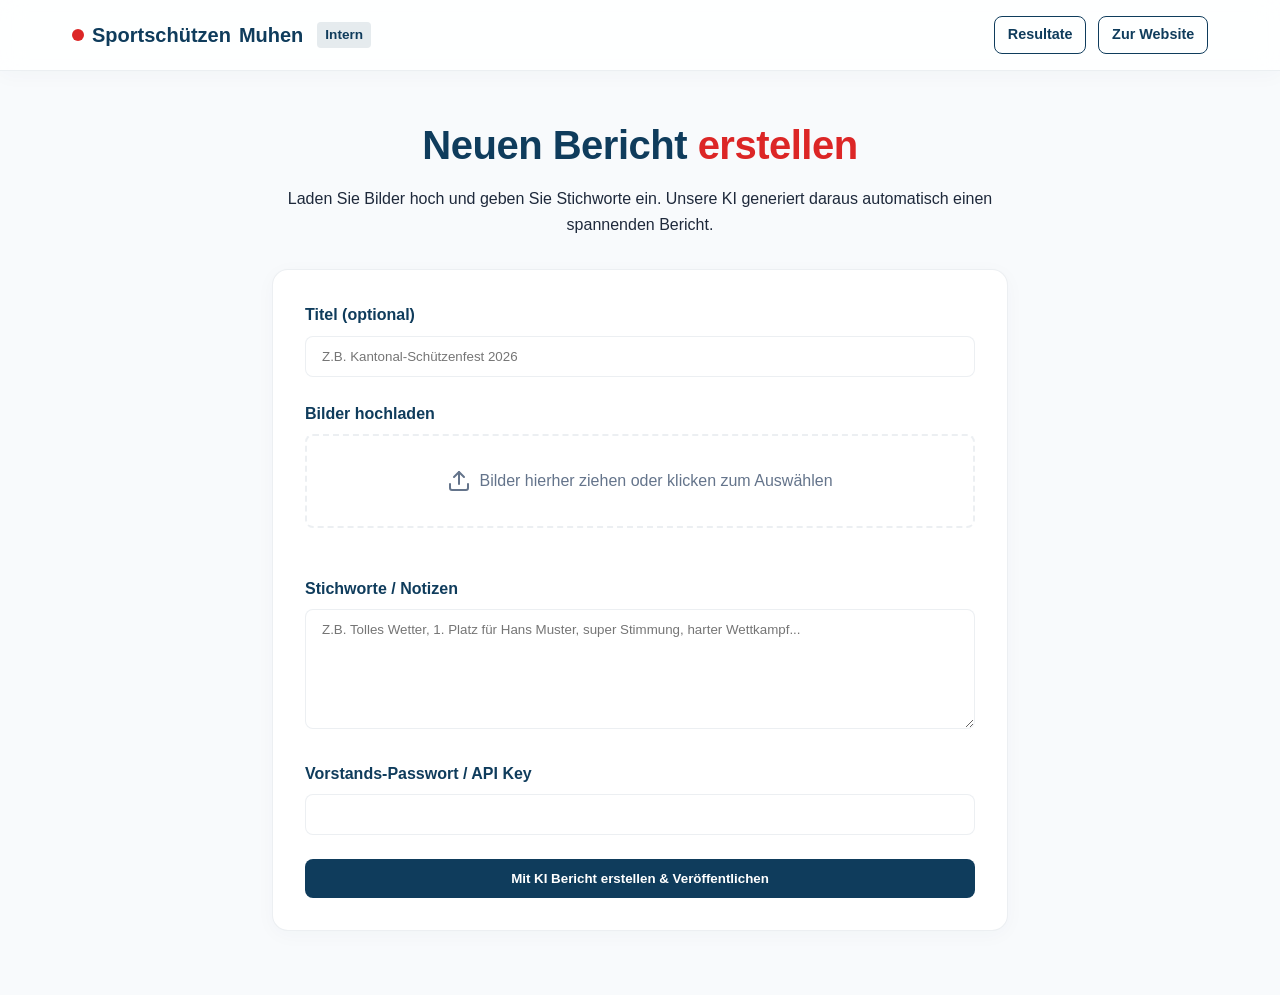
==== commit 0b4d7e4c: "Add files via upload" ====
--- a/admin.html
+++ b/admin.html
@@ -5,9 +5,7 @@
     <meta name="viewport" content="width=device-width, initial-scale=1.0">
     <title>Vorstand - Sportschützen Muhen</title>
     <meta name="robots" content="noindex, nofollow">
-    <link rel="preconnect" href="https://fonts.googleapis.com">
-    <link rel="preconnect" href="https://fonts.gstatic.com" crossorigin>
-    <link href="https://fonts.googleapis.com/css2?family=Inter:wght@300;400;600;800&display=swap" rel="stylesheet">
+    <link rel="manifest" href="manifest.webmanifest">
     <link rel="stylesheet" href="css/style.css">
     <style>
         .admin-container {
@@ -42,18 +40,7 @@
     </style>
 </head>
 <body>
-    <header class="glass-nav">
-        <div class="container nav-content">
-            <div class="logo">
-                <span class="red-dot"></span>
-                Sportschützen <span class="text-bold">Muhen</span> - Intern
-            </div>
-            <div style="display: flex; gap: 1rem;">
-                <a href="resultate.html" class="btn btn-outline">Resultate</a>
-                <a href="index.html" class="btn btn-outline">Zurück zur Website</a>
-            </div>
-        </div>
-    </header>
+    <site-header type="admin"></site-header>
 
     <main class="admin-container">
         <div class="admin-header">
@@ -143,5 +130,6 @@
             }, 3000);
         });
     </script>
+    <script src="js/components.js"></script>
 </body>
 </html>
--- a/css/style.css
+++ b/css/style.css
@@ -26,6 +26,10 @@
     overflow-x: hidden;
 }
 
+body.no-scroll {
+    overflow: hidden;
+}
+
 a {
     text-decoration: none;
     color: inherit;
@@ -37,15 +41,26 @@
     padding: 0 2rem;
 }
 
+@media (max-width: 768px) {
+    .container {
+        padding: 0 1.25rem;
+    }
+}
+
 /* Typography */
 h1, h2, h3, h4 {
     font-weight: 800;
-    line-height: 1.2;
-    color: var(--primary-color);
+    line-height: 1.25;
+    color: var(--primary-color);
+    letter-spacing: -0.5px;
+}
+
+h1 {
+    font-size: clamp(2.2rem, 6vw, 4rem);
 }
 
 h2 {
-    font-size: 2.5rem;
+    font-size: clamp(1.8rem, 4vw, 2.5rem);
     margin-bottom: 1rem;
 }
 
@@ -185,7 +200,7 @@
 }
 
 .hero h1 {
-    font-size: 4rem;
+    font-size: clamp(2rem, 6vw, 4.2rem);
     margin-bottom: 1.5rem;
     color: var(--primary-color);
 }
@@ -602,16 +617,24 @@
         display: flex;
     }
 
+    .mobile-toggle.active span:nth-child(1) {
+        transform: rotate(45deg) translate(5px, 5px);
+    }
+    .mobile-toggle.active span:nth-child(2) {
+        opacity: 0;
+    }
+    .mobile-toggle.active span:nth-child(3) {
+        transform: rotate(-45deg) translate(6px, -7px);
+    }
+
     .admin-btn {
         display: none;
     }
 
-    .hero h1 {
-        font-size: 2.5rem;
-    }
+
 
     .hero p {
-        font-size: 1rem;
+        font-size: 1.05rem;
     }
     
     .termin-item {
@@ -622,6 +645,27 @@
     
     .termin-details {
         margin-left: 0;
+    }
+
+    section {
+        padding: 3rem 0;
+    }
+
+    .glass-card {
+        padding: 1.25rem;
+    }
+
+    .hero-actions {
+        flex-direction: column;
+        width: 100%;
+    }
+
+    .hero-actions .btn {
+        width: 100%;
+    }
+
+    .footer-content {
+        text-align: center;
     }
 }
 
@@ -1488,3 +1532,283 @@
     margin-bottom: 1rem;
 }
 
+/* Responsive Updates & Enhancements */
+
+@media (max-width: 992px) {
+    .board-card {
+        flex-direction: column;
+        text-align: center;
+        gap: 1rem;
+        padding: 1.5rem 1.25rem;
+    }
+}
+
+@media (max-width: 768px) {
+    .archive-selector-card {
+        flex-direction: column;
+        align-items: stretch;
+        gap: 0.75rem;
+    }
+    .archive-selector-card label {
+        text-align: center;
+    }
+    .lightbox-info {
+        padding: 1.5rem !important;
+    }
+    #lightbox-title {
+        font-size: 1.40rem !important;
+        margin-bottom: 1rem !important;
+    }
+    .lightbox-description {
+        font-size: 0.95rem !important;
+    }
+    .termin-date {
+        flex-direction: row !important;
+        min-width: auto !important;
+        width: 100% !important;
+        justify-content: center !important;
+        gap: 0.5rem !important;
+        padding: 0.4rem !important;
+    }
+    .termin-date .day { font-size: 1.2rem !important; }
+    .termin-date .month { font-size: 0.8rem !important; }
+}
+
+@media (max-width: 576px) {
+    .table-results th, .table-results td {
+        padding: 0.5rem 0.35rem !important;
+        font-size: 0.8rem !important;
+    }
+    .stellung-badge {
+        padding: 1px 4px !important;
+        font-size: 0.6rem !important;
+    }
+    .table-results td.col-name {
+        max-width: 100px !important;
+    }
+    .table-results th.col-total, .table-results td.col-total {
+        width: auto !important;
+        padding-right: 0.5rem !important;
+    }
+}
+
+/* Premium News Reader Modal (Light Glassmorphic Design) */
+.news-modal-overlay {
+    position: fixed;
+    top: 0; left: 0;
+    width: 100vw; height: 100vh;
+    background: rgba(15, 23, 42, 0.5);
+    backdrop-filter: blur(12px);
+    -webkit-backdrop-filter: blur(12px);
+    z-index: 9999;
+    display: none;
+    align-items: center;
+    justify-content: center;
+    padding: 1rem;
+    overflow-y: auto;
+}
+
+.news-modal-content {
+    background: var(--bg-card);
+    max-width: 800px;
+    width: 100%;
+    border-radius: 16px;
+    position: relative;
+    box-shadow: 0 25px 50px rgba(15, 58, 93, 0.15);
+    border: 1px solid var(--glass-border);
+    overflow: hidden;
+    margin: 2rem auto;
+    animation: modalFadeIn 0.3s ease-out;
+}
+
+@keyframes modalFadeIn {
+    from { opacity: 0; transform: translateY(10px); }
+    to { opacity: 1; transform: translateY(0); }
+}
+
+.news-modal-close {
+    position: absolute;
+    right: 1.25rem;
+    top: 1.25rem;
+    background: rgba(15, 60, 92, 0.6);
+    border: none;
+    color: white;
+    width: 40px;
+    height: 40px;
+    border-radius: 50%;
+    font-size: 1.5rem;
+    cursor: pointer;
+    z-index: 10;
+    display: flex;
+    align-items: center;
+    justify-content: center;
+    transition: var(--transition);
+}
+
+.news-modal-close:hover {
+    background: var(--accent-color);
+    transform: scale(1.05);
+}
+
+.news-modal-img {
+    width: 100%;
+    height: 300px;
+    background-size: cover;
+    background-position: center;
+    position: relative;
+}
+
+.news-modal-img::after {
+    content: '';
+    position: absolute;
+    bottom: 0; left: 0;
+    width: 100%; height: 120px;
+    background: linear-gradient(to top, var(--bg-card), transparent);
+}
+
+.news-modal-body {
+    padding: 2.5rem;
+}
+
+.news-modal-body p {
+    margin-bottom: 1.25rem;
+    line-height: 1.8;
+}
+.news-modal-body p:last-child {
+    margin-bottom: 0;
+}
+.news-modal-body ul, .news-modal-body ol {
+    margin-bottom: 1.25rem;
+    padding-left: 1.5rem;
+}
+.news-modal-body li {
+    margin-bottom: 0.5rem;
+}
+
+@media (max-width: 768px) {
+    .news-modal-img {
+        height: 200px;
+    }
+    .news-modal-body {
+        padding: 1.5rem;
+    }
+    #news-modal-title {
+        font-size: 1.6rem !important;
+    }
+}
+
+/* Gallery Load More Button & Tag Cloud */
+.gallery-tag-pill {
+    font-size: 0.8rem;
+    font-weight: 600;
+    padding: 6px 14px;
+    border-radius: 20px;
+    cursor: pointer;
+    transition: var(--transition);
+    border: 1px solid var(--glass-border);
+    user-select: none;
+    box-shadow: 0 2px 5px rgba(0, 0, 0, 0.02);
+}
+.gallery-tag-pill.tag-pill {
+    background: rgba(220, 38, 38, 0.04);
+    color: var(--accent-color);
+}
+.gallery-tag-pill.tag-pill:hover {
+    background: var(--accent-color);
+    color: white;
+    transform: translateY(-1px);
+    box-shadow: 0 4px 10px rgba(220, 38, 38, 0.15);
+}
+.gallery-tag-pill.person-pill {
+    background: rgba(15, 60, 92, 0.04);
+    color: var(--primary-color);
+}
+.gallery-tag-pill.person-pill:hover {
+    background: var(--primary-color);
+    color: white;
+    transform: translateY(-1px);
+    box-shadow: 0 4px 10px rgba(15, 60, 92, 0.15);
+}
+
+/* Lightbox Navigation Buttons */
+.lightbox-nav-btn {
+    position: absolute;
+    top: 50%;
+    transform: translateY(-50%);
+    background: rgba(255, 255, 255, 0.1);
+    backdrop-filter: blur(8px);
+    border: 1px solid rgba(255, 255, 255, 0.1);
+    color: white;
+    font-size: 3rem;
+    width: 60px;
+    height: 60px;
+    border-radius: 50%;
+    cursor: pointer;
+    display: flex;
+    align-items: center;
+    justify-content: center;
+    transition: var(--transition);
+    z-index: 100000;
+    user-select: none;
+}
+.lightbox-nav-btn:hover {
+    background: var(--accent-color);
+    color: white;
+    transform: translateY(-50%) scale(1.1);
+}
+.lightbox-nav-btn:active {
+    transform: translateY(-50%) scale(0.95);
+}
+.prev-btn { left: 30px; }
+.next-btn { right: 30px; }
+
+@media (max-width: 992px) {
+    .lightbox-nav-btn {
+        width: 50px;
+        height: 50px;
+        font-size: 2.2rem;
+    }
+    .prev-btn { left: 15px; }
+    .next-btn { right: 15px; }
+}
+
+@media (max-width: 768px) {
+    .lightbox-modal {
+        flex-direction: column;
+        padding: 10px;
+    }
+    .lightbox-content {
+        max-height: 85vh;
+    }
+    /* Place nav buttons at the bottom center on mobile to keep the layout clean */
+    .lightbox-nav-btn {
+        position: fixed;
+        bottom: 20px;
+        top: auto;
+        transform: none;
+    }
+    .lightbox-nav-btn:hover {
+        transform: scale(1.05);
+    }
+    .prev-btn {
+        left: calc(50% - 60px);
+    }
+    .next-btn {
+        right: calc(50% - 60px);
+    }
+    .lightbox-close {
+        top: 15px;
+        right: 15px;
+    }
+}
+
+/* ==========================================================================
+   Galerie vorübergehend deaktivieren (ausblenden)
+   ========================================================================== */
+a[href="verein.html#galerie"],
+a[href="#galerie"],
+.glass-card[href="verein.html#galerie"],
+#galerie {
+    display: none !important;
+}
+
